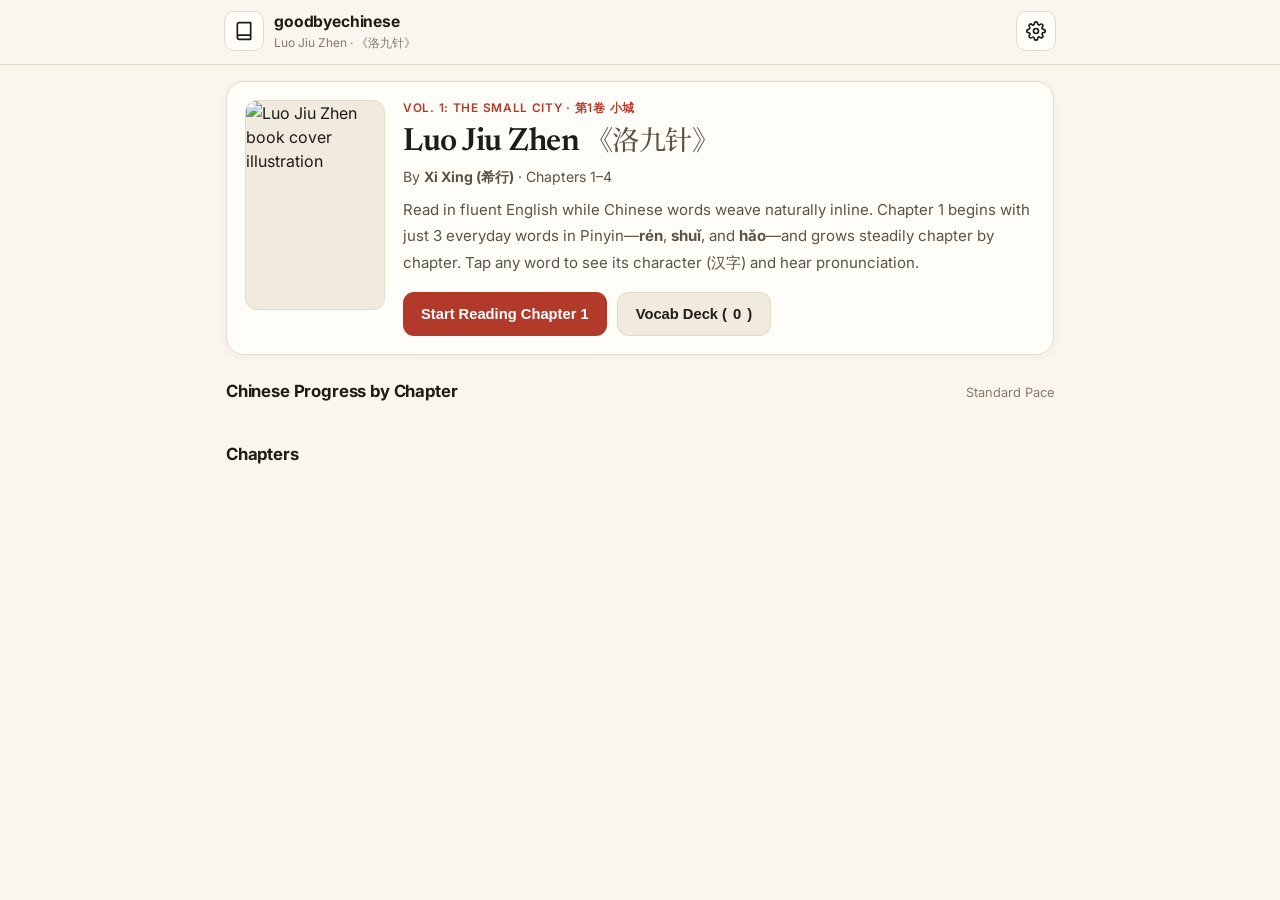
==== index.html @ 08f4f22f "Add files via upload" ====
<!DOCTYPE html>
<html lang="en" data-theme="paper">
<head>
  <meta charset="UTF-8" />
  <meta name="viewport" content="width=device-width, initial-scale=1.0, viewport-fit=cover" />
  <meta name="theme-color" content="#FAF6EE" id="meta-theme-color" />
  <meta name="description" content="goodbyechinese — Read Chinese web novels in English while learning Chinese Pinyin chapter by chapter. Featuring Luo Jiu Zhen (《洛九针》)." />
  <title>goodbyechinese — Luo Jiu Zhen (《洛九针》)</title>
  <link rel="manifest" href="manifest.json" />
  <link rel="preconnect" href="https://fonts.googleapis.com" />
  <link rel="preconnect" href="https://fonts.gstatic.com" crossorigin />
  <link href="https://fonts.googleapis.com/css2?family=Inter:wght@400;500;600;700&family=Newsreader:ital,opsz,wght@0,6..72,400;0,6..72,500;0,6..72,600;1,6..72,400&family=Noto+Serif+SC:wght@400;500;600;700&display=swap" rel="stylesheet" />
  <link rel="stylesheet" href="styles.css" />
</head>
<body>
  <div id="app" class="app-shell">
    <!-- Top App Header -->
    <header class="top-bar" id="top-bar">
      <div class="top-bar-inner">
        <button type="button" class="icon-btn" id="btn-back-library" aria-label="Home" title="Table of Contents">
          <svg viewBox="0 0 24 24" width="20" height="20" fill="none" stroke="currentColor" stroke-width="2" stroke-linecap="round" stroke-linejoin="round"><path d="M4 19.5v-15A2.5 2.5 0 0 1 6.5 2H20v20H6.5a2.5 2.5 0 0 1 0-5H20"/></svg>
        </button>

        <div class="top-bar-title" id="top-bar-title">
          <span class="brand-name">goodbyechinese</span>
          <span class="brand-sub" id="header-subtitle">Luo Jiu Zhen · 《洛九针》</span>
        </div>

        <div class="top-bar-actions">
          <button type="button" class="icon-btn" id="btn-open-settings" aria-label="Reading Settings" title="Reading Settings">
            <svg viewBox="0 0 24 24" width="20" height="20" fill="none" stroke="currentColor" stroke-width="2" stroke-linecap="round" stroke-linejoin="round"><circle cx="12" cy="12" r="3"/><path d="M19.4 15a1.65 1.65 0 0 0 .33 1.82l.06.06a2 2 0 1 1-2.83 2.83l-.06-.06a1.65 1.65 0 0 0-1.82-.33 1.65 1.65 0 0 0-1 1.51V21a2 2 0 1 1-4 0v-.09A1.65 1.65 0 0 0 9 19.4a1.65 1.65 0 0 0-1.82.33l-.06.06a2 2 0 1 1-2.83-2.83l.06-.06a1.65 1.65 0 0 0 .33-1.82 1.65 1.65 0 0 0-1.51-1H3a2 2 0 1 1 0-4h.09A1.65 1.65 0 0 0 4.6 9a1.65 1.65 0 0 0-.33-1.82l-.06-.06a2 2 0 1 1 2.83-2.83l.06.06a1.65 1.65 0 0 0 1.82.33H9a1.65 1.65 0 0 0 1-1.51V3a2 2 0 1 1 4 0v.09a1.65 1.65 0 0 0 1 1.51 1.65 1.65 0 0 0 1.82-.33l.06-.06a2 2 0 1 1 2.83 2.83l-.06.06a1.65 1.65 0 0 0-.33 1.82V9a1.65 1.65 0 0 0 1.51 1H21a2 2 0 1 1 0 4h-.09a1.65 1.65 0 0 0-1.51 1z"/></svg>
          </button>
        </div>
      </div>
      <div class="read-progress-track" id="read-progress-track">
        <div class="read-progress-fill" id="read-progress-fill"></div>
      </div>
    </header>

    <!-- Main View Container -->
    <main class="main-content" id="main-content">
      <!-- HOME / CHAPTERS VIEW -->
      <section class="view view-library" id="view-library">
        <div class="hero-card">
          <div class="hero-cover-wrap">
            <img src="assets/luo-jiu-zhen-cover.jpg" alt="Luo Jiu Zhen book cover illustration" class="hero-cover" />
          </div>
          <div class="hero-meta">
            <div class="hero-kicker">Vol. 1: The Small City · 第1卷 小城</div>
            <h1 class="hero-title">Luo Jiu Zhen <span class="zh-title">《洛九针》</span></h1>
            <p class="hero-author">By <strong>Xi Xing (希行)</strong> · Chapters 1–4</p>
            <p class="hero-desc">
              Read in fluent English while Chinese words weave naturally inline.
              Chapter 1 begins with just 3 everyday words in Pinyin—<strong>rén</strong>, <strong>shuǐ</strong>, and <strong>hǎo</strong>—and grows steadily chapter by chapter. Tap any word to see its character (<span class="zh-title">汉字</span>) and hear pronunciation.
            </p>
            <div class="hero-actions">
              <button type="button" class="btn-primary" id="btn-start-reading">Start Reading Chapter 1</button>
              <button type="button" class="btn-secondary" id="btn-view-vocab-home">Vocab Deck (<span id="home-mastered-count">0</span>)</button>
            </div>
          </div>
        </div>

        <!-- How Progressive Immersion Works Strip -->
        <section class="immersion-ladder" aria-label="Progressive Immersion Method">
          <div class="section-header">
            <h2>Chinese Progress by Chapter</h2>
            <span class="section-note" id="pace-summary-label">Standard Pace</span>
          </div>
          <div class="ladder-grid" id="ladder-preview"></div>
        </section>

        <!-- Chapter Directory -->
        <section class="chapter-index-section" aria-label="Table of Contents">
          <div class="section-header">
            <h2 id="toc-novel-title">Chapters</h2>
          </div>
          <div class="chapter-grid" id="home-chapter-list"></div>
        </section>
      </section>

      <!-- READER VIEW -->
      <section class="view view-reader hidden" id="view-reader">
        <article class="reader-article" id="reader-article">
          <div class="chapter-header">
            <div class="chapter-meta-row">
              <span class="chapter-badge" id="reader-chapter-badge">Chapter 1</span>
              <span class="immersion-badge" id="reader-immersion-badge">3 active words</span>
              <button type="button" class="display-cycle-btn" id="btn-cycle-display" title="Switch Pinyin / Character style">
                Style: Inline Pinyin ↻
              </button>
            </div>
            <h1 class="chapter-title" id="reader-chapter-title">Chapter 1: Baiquan City</h1>
            <p class="chapter-zh-title" id="reader-chapter-zh-title">第1章 百泉城</p>
          </div>

          <!-- New Words Unlocked in This Chapter -->
          <div class="new-words-banner" id="new-words-banner">
            <button type="button" class="new-words-toggle" id="btn-toggle-new-words" aria-expanded="true">
              <span class="new-words-label">
                <span class="seal-dot"></span>
                <span id="new-words-summary">3 New Words Unlocked Here</span>
              </span>
              <span class="chevron" id="new-words-chevron">▾</span>
            </button>
            <div class="new-words-chips" id="new-words-chips"></div>
          </div>

          <!-- Prose Body -->
          <div class="reader-prose" id="reader-prose"></div>

          <!-- End of Chapter Card -->
          <footer class="chapter-footer" id="chapter-footer">
            <div class="chapter-recap-card">
              <div class="recap-title">Chapter Complete</div>
              <p class="recap-stats" id="recap-stats"></p>
              <div class="recap-actions">
                <button type="button" class="btn-secondary" id="btn-chapter-quiz">Quick Review</button>
                <button type="button" class="btn-primary" id="btn-next-chapter-card">Next Chapter →</button>
              </div>
            </div>
          </footer>
        </article>
      </section>
    </main>

    <!-- Mobile Sticky Bottom Reader Bar -->
    <nav class="bottom-nav hidden" id="reader-bottom-nav" aria-label="Chapter Navigation">
      <button type="button" class="nav-btn" id="btn-prev-chapter">
        <span class="nav-icon">←</span>
        <span class="nav-label">Prev</span>
      </button>
      <button type="button" class="nav-btn" id="btn-open-chapters">
        <span class="nav-icon">☰</span>
        <span class="nav-label">Chapters</span>
      </button>
      <button type="button" class="nav-btn" id="btn-open-vocab">
        <span class="nav-icon">字</span>
        <span class="nav-label">Vocab <em id="nav-vocab-count">0</em></span>
      </button>
      <button type="button" class="nav-btn nav-btn-primary" id="btn-next-chapter">
        <span class="nav-icon">→</span>
        <span class="nav-label">Next</span>
      </button>
    </nav>
  </div>

  <!-- MODAL BACKDROP -->
  <div class="sheet-backdrop hidden" id="sheet-backdrop"></div>

  <!-- WORD INSPECTOR BOTTOM SHEET -->
  <aside class="bottom-sheet hidden" id="word-sheet" role="dialog" aria-modal="true" aria-labelledby="ws-hanzi">
    <div class="sheet-handle"></div>
    <div class="word-sheet-content">
      <div class="ws-top">
        <div class="ws-char-block">
          <div class="ws-hanzi" id="ws-hanzi">人</div>
          <div class="ws-pinyin-row">
            <span class="ws-pinyin" id="ws-pinyin">rén</span>
            <span class="ws-hsk-badge" id="ws-hsk">HSK 1</span>
            <span class="ws-tier-badge" id="ws-tier">Tier 1</span>
          </div>
        </div>
        <div class="ws-audio-group">
          <button type="button" class="audio-btn" id="ws-speak-normal" title="Listen in Mandarin">
            <svg viewBox="0 0 24 24" width="20" height="20" fill="none" stroke="currentColor" stroke-width="2" stroke-linecap="round" stroke-linejoin="round"><polygon points="11 5 6 9 2 9 2 15 6 15 11 19 11 5"/><path d="M15.54 8.46a5 5 0 0 1 0 7.07"/><path d="M19.07 4.93a10 10 0 0 1 0 14.14"/></svg>
            <span>Listen</span>
          </button>
          <button type="button" class="audio-btn-slow" id="ws-speak-slow" title="Slow pronunciation">0.6×</button>
        </div>
      </div>

      <div class="ws-meaning-box">
        <div class="ws-meaning" id="ws-meaning">person; people; human</div>
        <div class="ws-matched-context" id="ws-context">In this sentence: "person"</div>
      </div>

      <p class="ws-note" id="ws-note"></p>

      <div class="ws-example" id="ws-example"></div>

      <div class="ws-actions">
        <button type="button" class="btn-secondary" id="ws-close">Close</button>
        <button type="button" class="btn-primary" id="ws-toggle-mastered">Mark as Mastered</button>
      </div>
    </div>
  </aside>

  <!-- READER SETTINGS SHEET -->
  <aside class="bottom-sheet hidden" id="settings-sheet" role="dialog" aria-modal="true" aria-labelledby="settings-title">
    <div class="sheet-handle"></div>
    <div class="sheet-header">
      <h2 id="settings-title">Reader & Learning Settings</h2>
      <button type="button" class="icon-btn" id="btn-close-settings" aria-label="Close settings">✕</button>
    </div>
    <div class="settings-body">
      <div class="setting-group">
        <label class="setting-label">Paper Theme</label>
        <div class="segmented-control" id="theme-selector">
          <button type="button" data-theme-choice="paper" class="seg-btn active">Rice Paper</button>
          <button type="button" data-theme-choice="sepia" class="seg-btn">Sepia</button>
          <button type="button" data-theme-choice="ink" class="seg-btn">Night Ink</button>
        </div>
      </div>

      <div class="setting-group">
        <label class="setting-label">Chinese Immersion Pace</label>
        <div class="segmented-control" id="pace-selector">
          <button type="button" data-pace="gentle" class="seg-btn">Gentle</button>
          <button type="button" data-pace="standard" class="seg-btn active">Standard</button>
          <button type="button" data-pace="immersive" class="seg-btn">Intensive</button>
        </div>
        <p class="setting-hint" id="pace-hint">Starts with 3 words in Ch. 1 (Ch. 2: 7, Ch. 3: 13) and expands every chapter.</p>
      </div>

      <div class="setting-group">
        <label class="setting-label">Chinese Display Style</label>
        <div class="segmented-control segmented-4" id="display-mode-selector">
          <button type="button" data-display-mode="inline-pinyin" class="seg-btn active">Inline Pinyin</button>
          <button type="button" data-display-mode="inline-both" class="seg-btn">Pinyin + 字</button>
          <button type="button" data-display-mode="ruby" class="seg-btn">Ruby Above</button>
          <button type="button" data-display-mode="hanzi" class="seg-btn">汉字 Only</button>
        </div>
        <p class="setting-hint" id="display-hint">Shows Pinyin cleanly inline (e.g. shuǐ). Tap any word to see its character & audio.</p>
      </div>

      <div class="setting-group setting-row">
        <div>
          <div class="setting-label">Highlight Newly Unlocked Words</div>
          <div class="setting-hint">Warm underline on words appearing for the first time this chapter</div>
        </div>
        <label class="switch">
          <input type="checkbox" id="toggle-highlight-new" checked />
          <span class="slider"></span>
        </label>
      </div>

      <div class="setting-group setting-row">
        <div>
          <div class="setting-label">Tone-Colored Pinyin</div>
          <div class="setting-hint">Subtle color cues for 1st, 2nd, 3rd, and 4th tones</div>
        </div>
        <label class="switch">
          <input type="checkbox" id="toggle-tone-colors" checked />
          <span class="slider"></span>
        </label>
      </div>

      <div class="setting-group">
        <div class="setting-row-tight">
          <label class="setting-label" for="range-font-size">Text Size</label>
          <span class="font-size-readout" id="font-size-readout">18px</span>
        </div>
        <input type="range" id="range-font-size" min="15" max="24" step="1" value="18" class="range-input" />
      </div>
    </div>
  </aside>

  <!-- CHAPTERS DRAWER SHEET -->
  <aside class="bottom-sheet hidden" id="chapters-sheet" role="dialog" aria-modal="true" aria-labelledby="chapters-sheet-title">
    <div class="sheet-handle"></div>
    <div class="sheet-header">
      <h2 id="chapters-sheet-title">Chapters</h2>
      <button type="button" class="icon-btn" id="btn-close-chapters" aria-label="Close chapters">✕</button>
    </div>
    <div class="chapters-sheet-list" id="chapters-sheet-list"></div>
  </aside>

  <!-- VOCABULARY & FLASHCARD DRAWER -->
  <aside class="bottom-sheet bottom-sheet-tall hidden" id="vocab-sheet" role="dialog" aria-modal="true" aria-labelledby="vocab-sheet-title">
    <div class="sheet-handle"></div>
    <div class="sheet-header">
      <h2 id="vocab-sheet-title">Vocabulary Notebook</h2>
      <button type="button" class="icon-btn" id="btn-close-vocab" aria-label="Close vocabulary">✕</button>
    </div>
    <div class="vocab-tabs">
      <button type="button" class="vocab-tab active" data-vtab="list">Encountered Words</button>
      <button type="button" class="vocab-tab" data-vtab="flashcards">Flashcard Practice</button>
    </div>
    <div class="vocab-sheet-body" id="vocab-sheet-body"></div>
  </aside>

  <!-- Toast Notification -->
  <div class="toast hidden" id="toast" role="status" aria-live="polite"></div>

  <!-- Scripts -->
  <script src="js/vocab-bank.js"></script>
  <script src="js/weaver.js"></script>
  <script src="js/storage.js"></script>
  <script src="data/luo-jiu-zhen.js"></script>
  <script src="js/app.js"></script>
</body>
</html>
---- styles.css ----
/* ==========================================================================
   InkWeave — Mobile-First Progressive Chinese Novel Reader
   Aesthetic: Rice Paper, Sumi Ink, Vermilion Seal, Jade & Brass
   ========================================================================== */

:root {
  --bg: #FAF6EE;
  --surface: #FFFDF8;
  --surface-elevated: #FFFFFF;
  --surface-muted: #F1EADF;
  --border: #E4DACB;
  --border-strong: #D0C2AE;
  --text: #1F1B16;
  --text-secondary: #5B5347;
  --text-muted: #847A6C;
  --accent: #B23A2B;
  --accent-soft: rgba(178, 58, 43, 0.1);
  --accent-text: #FFFFFF;
  --jade: #28664E;
  --jade-soft: rgba(40, 102, 78, 0.11);
  --new-word-bg: rgba(196, 127, 23, 0.11);
  --new-word-underline: #C47F17;
  --shadow-sm: 0 2px 8px rgba(31, 27, 22, 0.05);
  --shadow-lg: 0 -8px 32px rgba(31, 27, 22, 0.14);

  /* Tone colors (subtle & legible) */
  --tone-1: #B83B2E;
  --tone-2: #A66510;
  --tone-3: #226B4D;
  --tone-4: #2E5B88;
  --tone-5: #787066;

  --reader-font-size: 18px;
  --font-sans: 'Inter', -apple-system, BlinkMacSystemFont, 'Segoe UI', Roboto, sans-serif;
  --font-serif: 'Newsreader', Georgia, 'Times New Roman', serif;
  --font-zh: 'Noto Serif SC', 'PingFang SC', 'Hiragino Sans GB', 'Microsoft YaHei', serif;
}

html[data-theme="sepia"] {
  --bg: #F3EAD8;
  --surface: #F8F1E3;
  --surface-elevated: #FCF7EC;
  --surface-muted: #E8DCC5;
  --border: #D9C9AE;
  --border-strong: #C2AE8E;
  --text: #2C2218;
  --text-secondary: #63513E;
  --text-muted: #8A7660;
  --accent: #A33426;
  --accent-soft: rgba(163, 52, 38, 0.11);
}

html[data-theme="ink"] {
  --bg: #141311;
  --surface: #1C1A17;
  --surface-elevated: #24211D;
  --surface-muted: #2A2621;
  --border: #342F28;
  --border-strong: #4A433A;
  --text: #E9E2D6;
  --text-secondary: #B8AEA0;
  --text-muted: #887F73;
  --accent: #E06858;
  --accent-soft: rgba(224, 104, 88, 0.15);
  --jade: #5DB38E;
  --jade-soft: rgba(93, 179, 142, 0.15);
  --new-word-bg: rgba(232, 168, 56, 0.14);
  --new-word-underline: #E8A838;
  --shadow-sm: 0 2px 10px rgba(0, 0, 0, 0.35);
  --shadow-lg: 0 -8px 36px rgba(0, 0, 0, 0.55);

  --tone-1: #E5786B;
  --tone-2: #E2A24B;
  --tone-3: #64BD96;
  --tone-4: #6DA3D6;
  --tone-5: #999086;
}

*, *::before, *::after {
  box-sizing: border-box;
  -webkit-tap-highlight-color: transparent;
}

html, body {
  margin: 0;
  padding: 0;
  background-color: var(--bg);
  color: var(--text);
  font-family: var(--font-sans);
  line-height: 1.5;
  -webkit-font-smoothing: antialiased;
  transition: background-color 0.2s ease, color 0.2s ease;
}

.hidden {
  display: none !important;
}

.app-shell {
  min-height: 100dvh;
  display: flex;
  flex-direction: column;
}

/* ==========================================================================
   Top Bar
   ========================================================================== */
.top-bar {
  position: sticky;
  top: 0;
  z-index: 30;
  background: color-mix(in srgb, var(--bg) 90%, transparent);
  backdrop-filter: blur(12px);
  -webkit-backdrop-filter: blur(12px);
  border-bottom: 1px solid var(--border);
}

.top-bar-inner {
  max-width: 860px;
  margin: 0 auto;
  padding: 10px 14px;
  display: flex;
  align-items: center;
  gap: 10px;
}

.top-bar-title {
  flex: 1;
  min-width: 0;
  display: flex;
  flex-direction: column;
}

.brand-name {
  font-weight: 700;
  font-size: 0.98rem;
  letter-spacing: -0.01em;
  white-space: nowrap;
  overflow: hidden;
  text-overflow: ellipsis;
}

.brand-sub {
  font-size: 0.75rem;
  color: var(--text-muted);
  white-space: nowrap;
  overflow: hidden;
  text-overflow: ellipsis;
}

.top-bar-actions {
  display: flex;
  align-items: center;
  gap: 6px;
}

.icon-btn {
  width: 40px;
  height: 40px;
  border-radius: 10px;
  border: 1px solid var(--border);
  background: var(--surface);
  color: var(--text);
  display: inline-flex;
  align-items: center;
  justify-content: center;
  cursor: pointer;
  transition: background 0.15s ease, transform 0.1s ease;
}

.icon-btn:active {
  transform: scale(0.95);
}

.pill-btn {
  height: 40px;
  padding: 0 12px;
  border-radius: 10px;
  border: 1px solid var(--border);
  background: var(--surface);
  color: var(--text);
  font-size: 0.85rem;
  font-weight: 600;
  display: inline-flex;
  align-items: center;
  gap: 5px;
  cursor: pointer;
}

.pill-btn:hover, .icon-btn:hover {
  background: var(--surface-muted);
}

.read-progress-track {
  height: 2px;
  width: 100%;
  background: transparent;
}

.read-progress-fill {
  height: 100%;
  width: 0%;
  background: var(--accent);
  transition: width 0.12s linear;
}

/* ==========================================================================
   Main Content & Library View
   ========================================================================== */
.main-content {
  flex: 1;
  width: 100%;
  max-width: 860px;
  margin: 0 auto;
  padding: 16px 16px calc(92px + env(safe-area-inset-bottom));
}

.hero-card {
  display: grid;
  grid-template-columns: 140px 1fr;
  gap: 18px;
  background: var(--surface);
  border: 1px solid var(--border);
  border-radius: 18px;
  padding: 18px;
  box-shadow: var(--shadow-sm);
  margin-bottom: 24px;
}

@media (max-width: 540px) {
  .hero-card {
    grid-template-columns: 1fr;
    text-align: left;
  }
  .hero-cover-wrap {
    max-width: 148px;
  }
}

.hero-cover-wrap {
  border-radius: 12px;
  overflow: hidden;
  border: 1px solid var(--border);
  aspect-ratio: 2 / 3;
  background: var(--surface-muted);
}

.hero-cover {
  width: 100%;
  height: 100%;
  object-fit: cover;
  display: block;
}

.hero-kicker {
  font-size: 0.74rem;
  font-weight: 600;
  text-transform: uppercase;
  letter-spacing: 0.06em;
  color: var(--accent);
  margin-bottom: 6px;
}

.hero-title {
  margin: 0 0 4px;
  font-family: var(--font-serif);
  font-size: clamp(1.5rem, 4vw, 2rem);
  font-weight: 600;
  line-height: 1.18;
  letter-spacing: -0.015em;
}

.hero-title .zh-title {
  font-family: var(--font-zh);
  font-weight: 500;
  color: var(--text-secondary);
  font-size: 0.85em;
}

.hero-author {
  margin: 0 0 10px;
  font-size: 0.88rem;
  color: var(--text-secondary);
}

.hero-desc {
  margin: 0 0 16px;
  font-size: 0.94rem;
  line-height: 1.75;
  color: var(--text-secondary);
}

.hero-desc ruby {
  font-family: var(--font-zh);
  color: var(--text);
  font-weight: 500;
}

.hero-desc rt {
  font-family: var(--font-sans);
  font-size: 0.65em;
  color: var(--accent);
}

.hero-actions {
  display: flex;
  flex-wrap: wrap;
  gap: 10px;
}

/* Buttons */
.btn-primary, .btn-secondary {
  min-height: 44px;
  padding: 10px 18px;
  border-radius: 11px;
  font-size: 0.92rem;
  font-weight: 600;
  cursor: pointer;
  border: none;
  display: inline-flex;
  align-items: center;
  justify-content: center;
  gap: 6px;
  transition: transform 0.1s ease, opacity 0.15s ease, background 0.15s ease;
}

.btn-primary {
  background: var(--accent);
  color: var(--accent-text);
}

.btn-secondary {
  background: var(--surface-muted);
  color: var(--text);
  border: 1px solid var(--border);
}

.btn-primary:active, .btn-secondary:active {
  transform: scale(0.98);
}

.btn-full {
  width: 100%;
}

.text-btn {
  background: none;
  border: none;
  color: var(--accent);
  font-weight: 600;
  font-size: 0.86rem;
  cursor: pointer;
  padding: 6px 4px;
}

/* Section Headers */
.section-header {
  display: flex;
  align-items: baseline;
  justify-content: space-between;
  gap: 12px;
  margin-bottom: 12px;
}

.section-header h2 {
  margin: 0;
  font-size: 1.05rem;
  font-weight: 700;
  letter-spacing: -0.01em;
}

.section-note {
  font-size: 0.8rem;
  color: var(--text-muted);
}

/* Immersion Ladder Preview */
.immersion-ladder {
  margin-bottom: 26px;
}

.ladder-grid {
  display: grid;
  grid-template-columns: repeat(auto-fit, minmax(170px, 1fr));
  gap: 10px;
}

.ladder-step {
  background: var(--surface);
  border: 1px solid var(--border);
  border-radius: 14px;
  padding: 12px 14px;
}

.ladder-step-top {
  display: flex;
  align-items: center;
  justify-content: space-between;
  margin-bottom: 6px;
}

.ladder-ch {
  font-size: 0.78rem;
  font-weight: 700;
  color: var(--accent);
}

.ladder-count {
  font-size: 0.74rem;
  color: var(--text-muted);
  background: var(--surface-muted);
  padding: 2px 8px;
  border-radius: 99px;
}

.ladder-words {
  font-family: var(--font-zh);
  font-size: 0.95rem;
  line-height: 1.5;
  color: var(--text);
}

/* Bookshelf */
.library-section {
  margin-bottom: 26px;
}

.novel-list {
  display: grid;
  grid-template-columns: repeat(auto-fill, minmax(250px, 1fr));
  gap: 10px;
}

.novel-card {
  background: var(--surface);
  border: 1px solid var(--border);
  border-radius: 14px;
  padding: 14px;
  cursor: pointer;
  display: flex;
  flex-direction: column;
  gap: 4px;
  text-align: left;
  transition: border-color 0.15s ease, background 0.15s ease;
}

.novel-card.active {
  border-color: var(--accent);
  background: var(--surface-elevated);
}

.novel-card-title {
  font-weight: 700;
  font-size: 0.96rem;
  color: var(--text);
}

.novel-card-sub {
  font-size: 0.8rem;
  color: var(--text-muted);
}

.novel-card-meta {
  margin-top: 6px;
  font-size: 0.76rem;
  color: var(--jade);
  font-weight: 600;
}

/* Chapter Directory */
.chapter-grid {
  display: grid;
  grid-template-columns: repeat(auto-fill, minmax(260px, 1fr));
  gap: 10px;
}

.chapter-card {
  background: var(--surface);
  border: 1px solid var(--border);
  border-radius: 13px;
  padding: 13px 14px;
  cursor: pointer;
  display: flex;
  align-items: center;
  justify-content: space-between;
  gap: 12px;
  text-align: left;
  transition: border-color 0.15s ease, transform 0.1s ease;
}

.chapter-card:active {
  transform: scale(0.99);
}

.chapter-card.is-current {
  border-color: var(--accent);
}

.cc-left {
  min-width: 0;
}

.cc-num {
  font-size: 0.75rem;
  font-weight: 700;
  color: var(--accent);
  margin-bottom: 2px;
}

.cc-title {
  font-weight: 600;
  font-size: 0.93rem;
  color: var(--text);
  white-space: nowrap;
  overflow: hidden;
  text-overflow: ellipsis;
}

.cc-zh {
  font-family: var(--font-zh);
  font-size: 0.78rem;
  color: var(--text-muted);
}

.cc-badge {
  flex-shrink: 0;
  font-size: 0.74rem;
  font-weight: 600;
  color: var(--jade);
  background: var(--jade-soft);
  padding: 4px 9px;
  border-radius: 99px;
}

/* ==========================================================================
   Reader View
   ========================================================================== */
.reader-article {
  max-width: 680px;
  margin: 0 auto;
  padding-top: 6px;
}

.chapter-header {
  padding-bottom: 18px;
  border-bottom: 1px solid var(--border);
  margin-bottom: 18px;
}

.chapter-meta-row {
  display: flex;
  flex-wrap: wrap;
  align-items: center;
  gap: 8px;
  margin-bottom: 8px;
}

.chapter-badge {
  font-size: 0.76rem;
  font-weight: 700;
  text-transform: uppercase;
  letter-spacing: 0.06em;
  color: var(--accent);
}

.immersion-badge {
  font-size: 0.76rem;
  font-weight: 600;
  color: var(--jade);
  background: var(--jade-soft);
  padding: 3px 9px;
  border-radius: 99px;
}

.display-cycle-btn {
  margin-left: auto;
  font-size: 0.75rem;
  font-weight: 600;
  color: var(--text-secondary);
  background: var(--surface);
  border: 1px solid var(--border);
  border-radius: 99px;
  padding: 4px 10px;
  cursor: pointer;
  transition: background 0.15s ease;
}

.display-cycle-btn:hover {
  background: var(--surface-muted);
}

.chapter-title {
  margin: 0 0 4px;
  font-family: var(--font-serif);
  font-size: clamp(1.45rem, 4.5vw, 1.95rem);
  font-weight: 600;
  line-height: 1.22;
}

.chapter-zh-title {
  margin: 0;
  font-family: var(--font-zh);
  font-size: 0.95rem;
  color: var(--text-muted);
}

/* New Words Unlocked Banner */
.new-words-banner {
  background: var(--surface);
  border: 1px solid var(--border);
  border-radius: 14px;
  margin-bottom: 22px;
  overflow: hidden;
}

.new-words-toggle {
  width: 100%;
  background: none;
  border: none;
  padding: 12px 14px;
  display: flex;
  align-items: center;
  justify-content: space-between;
  color: var(--text);
  font-weight: 600;
  font-size: 0.86rem;
  cursor: pointer;
}

.new-words-label {
  display: flex;
  align-items: center;
  gap: 8px;
}

.seal-dot {
  width: 8px;
  height: 8px;
  border-radius: 50%;
  background: var(--new-word-underline);
}

.new-words-chips {
  display: flex;
  flex-wrap: wrap;
  gap: 7px;
  padding: 0 14px 14px;
}

.new-word-chip {
  background: var(--surface-muted);
  border: 1px solid var(--border);
  border-radius: 10px;
  padding: 5px 10px;
  font-size: 0.82rem;
  color: var(--text);
  cursor: pointer;
  display: inline-flex;
  align-items: center;
  gap: 6px;
}

.new-word-chip .chip-zh {
  font-family: var(--font-zh);
  font-weight: 600;
  font-size: 0.92rem;
  color: var(--text-muted);
}

.new-word-chip .chip-py {
  color: var(--accent);
  font-weight: 700;
  font-size: 0.86rem;
}

.new-word-chip .chip-en {
  color: var(--text-secondary);
  font-size: 0.78rem;
}

/* Prose, Inline Pinyin & Ruby Pinyin */
.reader-prose {
  font-family: var(--font-serif);
  font-size: var(--reader-font-size);
  line-height: 1.88;
  color: var(--text);
  word-wrap: break-word;
}

body.display-ruby .reader-prose {
  line-height: 2.25;
}

.reader-prose p {
  margin: 0 0 1.25em;
}

.hanzi-token {
  display: inline;
  background: none;
  border: none;
  padding: 1px 4px;
  margin: 0 1px;
  font-family: var(--font-sans);
  font-size: 0.94em;
  font-weight: 600;
  color: var(--accent);
  cursor: pointer;
  border-radius: 6px;
  vertical-align: baseline;
  line-height: inherit;
  border-bottom: 1.5px dotted color-mix(in srgb, var(--accent) 45%, transparent);
  transition: background-color 0.12s ease;
}

.hanzi-token.mode-ruby,
.hanzi-token.mode-hanzi {
  font-family: var(--font-zh);
  font-size: 1.04em;
  font-weight: 500;
  color: var(--text);
  padding: 0 2px;
  border-bottom-color: transparent;
}

.hanzi-token .tok-hz-inline {
  font-family: var(--font-zh);
  font-size: 0.92em;
  font-weight: 500;
  color: var(--text-secondary);
  margin-left: 2px;
}

.hanzi-token:hover, .hanzi-token:focus-visible {
  background: var(--accent-soft);
  outline: none;
}

.hanzi-token.is-new {
  background: var(--new-word-bg);
  border-bottom: 1.5px solid var(--new-word-underline);
}

.hanzi-token.is-mastered {
  border-bottom: 1.5px dotted var(--jade);
}

.hanzi-token ruby {
  ruby-position: over;
  ruby-align: center;
}

.hanzi-token rt {
  font-family: var(--font-sans);
  font-size: 0.56em;
  font-weight: 600;
  letter-spacing: 0.01em;
  color: var(--accent);
  user-select: none;
  padding-bottom: 2px;
}

/* Tone colors when enabled (works for both inline Pinyin and Ruby Pinyin) */
body.tone-colors-on .hanzi-token rt.tone-1,
body.tone-colors-on .hanzi-token .tok-py.tone-1 { color: var(--tone-1); }
body.tone-colors-on .hanzi-token rt.tone-2,
body.tone-colors-on .hanzi-token .tok-py.tone-2 { color: var(--tone-2); }
body.tone-colors-on .hanzi-token rt.tone-3,
body.tone-colors-on .hanzi-token .tok-py.tone-3 { color: var(--tone-3); }
body.tone-colors-on .hanzi-token rt.tone-4,
body.tone-colors-on .hanzi-token .tok-py.tone-4 { color: var(--tone-4); }
body.tone-colors-on .hanzi-token rt.tone-5,
body.tone-colors-on .hanzi-token .tok-py.tone-5 { color: var(--tone-5); }

/* Chapter Footer Recap */
.chapter-footer {
  margin-top: 32px;
  padding-top: 20px;
  border-top: 1px solid var(--border);
}

.chapter-recap-card {
  background: var(--surface);
  border: 1px solid var(--border);
  border-radius: 16px;
  padding: 18px;
  text-align: center;
}

.recap-title {
  font-weight: 700;
  font-size: 1.05rem;
  margin-bottom: 4px;
}

.recap-stats {
  margin: 0 0 14px;
  font-size: 0.88rem;
  color: var(--text-secondary);
}

.recap-actions {
  display: flex;
  gap: 10px;
  justify-content: center;
  flex-wrap: wrap;
}

/* ==========================================================================
   Bottom Sticky Mobile Reader Navigation
   ========================================================================== */
.bottom-nav {
  position: fixed;
  bottom: 0;
  left: 0;
  right: 0;
  z-index: 35;
  background: color-mix(in srgb, var(--surface) 94%, transparent);
  backdrop-filter: blur(12px);
  -webkit-backdrop-filter: blur(12px);
  border-top: 1px solid var(--border);
  padding: 6px 10px calc(6px + env(safe-area-inset-bottom));
  display: grid;
  grid-template-columns: repeat(4, 1fr);
  gap: 6px;
}

.nav-btn {
  min-height: 46px;
  background: transparent;
  border: none;
  border-radius: 10px;
  color: var(--text);
  display: flex;
  flex-direction: column;
  align-items: center;
  justify-content: center;
  gap: 1px;
  cursor: pointer;
}

.nav-btn:disabled {
  opacity: 0.38;
  cursor: not-allowed;
}

.nav-btn:not(:disabled):active {
  background: var(--surface-muted);
}

.nav-btn-primary {
  background: var(--accent-soft);
  color: var(--accent);
}

.nav-icon {
  font-size: 1rem;
  font-weight: 700;
  line-height: 1.1;
}

.nav-label {
  font-size: 0.72rem;
  font-weight: 600;
}

.nav-label em {
  font-style: normal;
  color: var(--jade);
}

/* ==========================================================================
   Bottom Sheets & Modals
   ========================================================================== */
.sheet-backdrop {
  position: fixed;
  inset: 0;
  background: rgba(15, 13, 10, 0.52);
  z-index: 50;
}

.bottom-sheet {
  position: fixed;
  left: 0;
  right: 0;
  bottom: 0;
  z-index: 60;
  max-width: 640px;
  margin: 0 auto;
  background: var(--surface-elevated);
  border: 1px solid var(--border);
  border-bottom: none;
  border-radius: 22px 22px 0 0;
  box-shadow: var(--shadow-lg);
  padding: 10px 18px calc(20px + env(safe-area-inset-bottom));
  max-height: 85dvh;
  display: flex;
  flex-direction: column;
  animation: sheetUp 0.18s ease-out;
}

.bottom-sheet-tall {
  height: 82dvh;
}

@keyframes sheetUp {
  from { transform: translateY(24px); opacity: 0; }
  to { transform: translateY(0); opacity: 1; }
}

.sheet-handle {
  width: 38px;
  height: 4px;
  border-radius: 99px;
  background: var(--border-strong);
  margin: 0 auto 12px;
  flex-shrink: 0;
}

.sheet-header {
  display: flex;
  align-items: center;
  justify-content: space-between;
  margin-bottom: 12px;
  flex-shrink: 0;
}

.sheet-header h2 {
  margin: 0;
  font-size: 1.06rem;
  font-weight: 700;
}

/* Word Inspector Sheet */
.ws-top {
  display: flex;
  align-items: center;
  justify-content: space-between;
  gap: 12px;
  margin-bottom: 14px;
}

.ws-hanzi {
  font-family: var(--font-zh);
  font-size: 2.3rem;
  font-weight: 600;
  line-height: 1.1;
}

.ws-pinyin-row {
  display: flex;
  align-items: center;
  gap: 8px;
  margin-top: 4px;
}

.ws-pinyin {
  font-size: 1.05rem;
  font-weight: 600;
  color: var(--accent);
}

.ws-hsk-badge, .ws-tier-badge {
  font-size: 0.72rem;
  font-weight: 700;
  padding: 2px 7px;
  border-radius: 6px;
  background: var(--surface-muted);
  color: var(--text-secondary);
}

.ws-audio-group {
  display: flex;
  gap: 6px;
}

.audio-btn, .audio-btn-slow {
  min-height: 42px;
  border-radius: 11px;
  border: 1px solid var(--border);
  background: var(--surface-muted);
  color: var(--text);
  font-weight: 600;
  cursor: pointer;
  display: inline-flex;
  align-items: center;
  gap: 6px;
  padding: 0 12px;
}

.ws-meaning-box {
  background: var(--surface);
  border: 1px solid var(--border);
  border-radius: 12px;
  padding: 12px 14px;
  margin-bottom: 10px;
}

.ws-meaning {
  font-size: 1.04rem;
  font-weight: 600;
}

.ws-matched-context {
  font-size: 0.82rem;
  color: var(--text-muted);
  margin-top: 3px;
}

.ws-note {
  margin: 0 0 10px;
  font-size: 0.86rem;
  color: var(--text-secondary);
  line-height: 1.5;
}

.ws-example {
  background: var(--jade-soft);
  border-radius: 10px;
  padding: 9px 12px;
  font-size: 0.85rem;
  margin-bottom: 16px;
}

.ws-actions {
  display: grid;
  grid-template-columns: 1fr 1.6fr;
  gap: 10px;
}

/* Settings Sheet */
.settings-body {
  overflow-y: auto;
  padding-right: 2px;
}

.setting-group {
  margin-bottom: 16px;
}

.setting-label {
  display: block;
  font-size: 0.86rem;
  font-weight: 600;
  margin-bottom: 6px;
}

.setting-hint {
  font-size: 0.78rem;
  color: var(--text-muted);
  margin-top: 5px;
}

.setting-row {
  display: flex;
  align-items: center;
  justify-content: space-between;
  gap: 14px;
}

.setting-row-tight {
  display: flex;
  align-items: center;
  justify-content: space-between;
}

.segmented-control {
  display: grid;
  grid-template-columns: repeat(3, 1fr);
  background: var(--surface-muted);
  border: 1px solid var(--border);
  border-radius: 11px;
  padding: 3px;
  gap: 3px;
}

.segmented-control.segmented-4 {
  grid-template-columns: repeat(4, 1fr);
}

@media (max-width: 460px) {
  .segmented-control.segmented-4 {
    grid-template-columns: repeat(2, 1fr);
  }
}

.seg-btn {
  min-height: 36px;
  border: none;
  border-radius: 8px;
  background: transparent;
  color: var(--text-secondary);
  font-size: 0.8rem;
  font-weight: 600;
  cursor: pointer;
}

.seg-btn.active {
  background: var(--surface-elevated);
  color: var(--text);
  box-shadow: var(--shadow-sm);
}

.range-input {
  width: 100%;
  accent-color: var(--accent);
}

/* Toggle Switch */
.switch {
  position: relative;
  display: inline-block;
  width: 46px;
  height: 26px;
  flex-shrink: 0;
}

.switch input { opacity: 0; width: 0; height: 0; }

.slider {
  position: absolute;
  cursor: pointer;
  inset: 0;
  background: var(--border-strong);
  border-radius: 99px;
  transition: 0.2s;
}

.slider::before {
  content: "";
  position: absolute;
  height: 20px;
  width: 20px;
  left: 3px;
  bottom: 3px;
  background: #fff;
  border-radius: 50%;
  transition: 0.2s;
}

.switch input:checked + .slider {
  background: var(--accent);
}

.switch input:checked + .slider::before {
  transform: translateX(20px);
}

/* Chapters Drawer */
.chapters-sheet-list {
  overflow-y: auto;
  display: flex;
  flex-direction: column;
  gap: 8px;
}

/* Vocab Sheet */
.vocab-tabs, .importer-tabs {
  display: grid;
  grid-template-columns: repeat(auto-fit, minmax(90px, 1fr));
  gap: 6px;
  margin-bottom: 12px;
  flex-shrink: 0;
}

.vocab-tab, .imp-tab {
  min-height: 38px;
  border: 1px solid var(--border);
  background: var(--surface);
  color: var(--text-secondary);
  border-radius: 10px;
  font-size: 0.82rem;
  font-weight: 600;
  cursor: pointer;
}

.vocab-tab.active, .imp-tab.active {
  background: var(--accent);
  color: var(--accent-text);
  border-color: var(--accent);
}

.vocab-sheet-body, .importer-body {
  overflow-y: auto;
  flex: 1;
  padding-right: 2px;
}

.vocab-row {
  display: flex;
  align-items: center;
  justify-content: space-between;
  gap: 10px;
  padding: 10px 12px;
  background: var(--surface);
  border: 1px solid var(--border);
  border-radius: 12px;
  margin-bottom: 8px;
}

.vocab-row-left {
  display: flex;
  align-items: center;
  gap: 12px;
  min-width: 0;
}

.vocab-row-zh {
  font-family: var(--font-zh);
  font-size: 1.35rem;
  font-weight: 600;
  min-width: 44px;
  text-align: center;
}

.vocab-row-py {
  font-size: 0.82rem;
  font-weight: 600;
  color: var(--accent);
}

.vocab-row-en {
  font-size: 0.84rem;
  color: var(--text-secondary);
}

.vocab-row-actions {
  display: flex;
  align-items: center;
  gap: 6px;
}

/* Flashcard */
.flashcard-stage {
  display: flex;
  flex-direction: column;
  align-items: center;
  gap: 14px;
  padding: 10px 0;
}

.flashcard {
  width: 100%;
  min-height: 220px;
  background: var(--surface);
  border: 1px solid var(--border);
  border-radius: 18px;
  padding: 24px 18px;
  display: flex;
  flex-direction: column;
  align-items: center;
  justify-content: center;
  text-align: center;
  cursor: pointer;
  box-shadow: var(--shadow-sm);
}

.fc-hanzi {
  font-family: var(--font-zh);
  font-size: 3.2rem;
  font-weight: 600;
  margin-bottom: 8px;
}

.fc-reveal {
  margin-top: 8px;
}

.fc-pinyin {
  font-size: 1.2rem;
  font-weight: 600;
  color: var(--accent);
}

.fc-meaning {
  font-size: 1rem;
  color: var(--text-secondary);
  margin-top: 4px;
}

.fc-controls {
  display: grid;
  grid-template-columns: 1fr 1fr;
  gap: 10px;
  width: 100%;
}

/* Importer Form Elements */
.imp-intro {
  font-size: 0.84rem;
  color: var(--text-secondary);
  margin: 0 0 12px;
  line-height: 1.5;
}

.form-row {
  margin-bottom: 12px;
}

.form-grid-2 {
  display: grid;
  grid-template-columns: 1fr 1fr;
  gap: 10px;
}

@media (max-width: 480px) {
  .form-grid-2 {
    grid-template-columns: 1fr;
  }
}

.input-field, .input-textarea {
  width: 100%;
  background: var(--surface);
  color: var(--text);
  border: 1px solid var(--border-strong);
  border-radius: 10px;
  padding: 10px 12px;
  font-family: var(--font-sans);
  font-size: 0.9rem;
}

.input-textarea {
  resize: vertical;
  line-height: 1.45;
}

.file-drop {
  display: flex;
  align-items: center;
  justify-content: center;
  min-height: 52px;
  border: 1.5px dashed var(--border-strong);
  border-radius: 12px;
  background: var(--surface);
  color: var(--text-secondary);
  font-size: 0.85rem;
  cursor: pointer;
  padding: 10px;
  text-align: center;
}

.file-drop input {
  display: none;
}

.imp-preview-status {
  font-size: 0.82rem;
  color: var(--jade);
  min-height: 20px;
  margin-bottom: 10px;
  font-weight: 500;
}

.pack-divider {
  display: flex;
  align-items: center;
  text-align: center;
  color: var(--text-muted);
  font-size: 0.78rem;
  margin: 14px 0;
}

.pack-divider::before, .pack-divider::after {
  content: '';
  flex: 1;
  border-bottom: 1px solid var(--border);
}

.pack-divider span {
  padding: 0 10px;
}

/* Toast */
.toast {
  position: fixed;
  left: 50%;
  bottom: calc(74px + env(safe-area-inset-bottom));
  transform: translateX(-50%);
  z-index: 80;
  background: var(--text);
  color: var(--bg);
  padding: 10px 16px;
  border-radius: 99px;
  font-size: 0.84rem;
  font-weight: 600;
  box-shadow: var(--shadow-sm);
  max-width: 90vw;
  text-align: center;
}
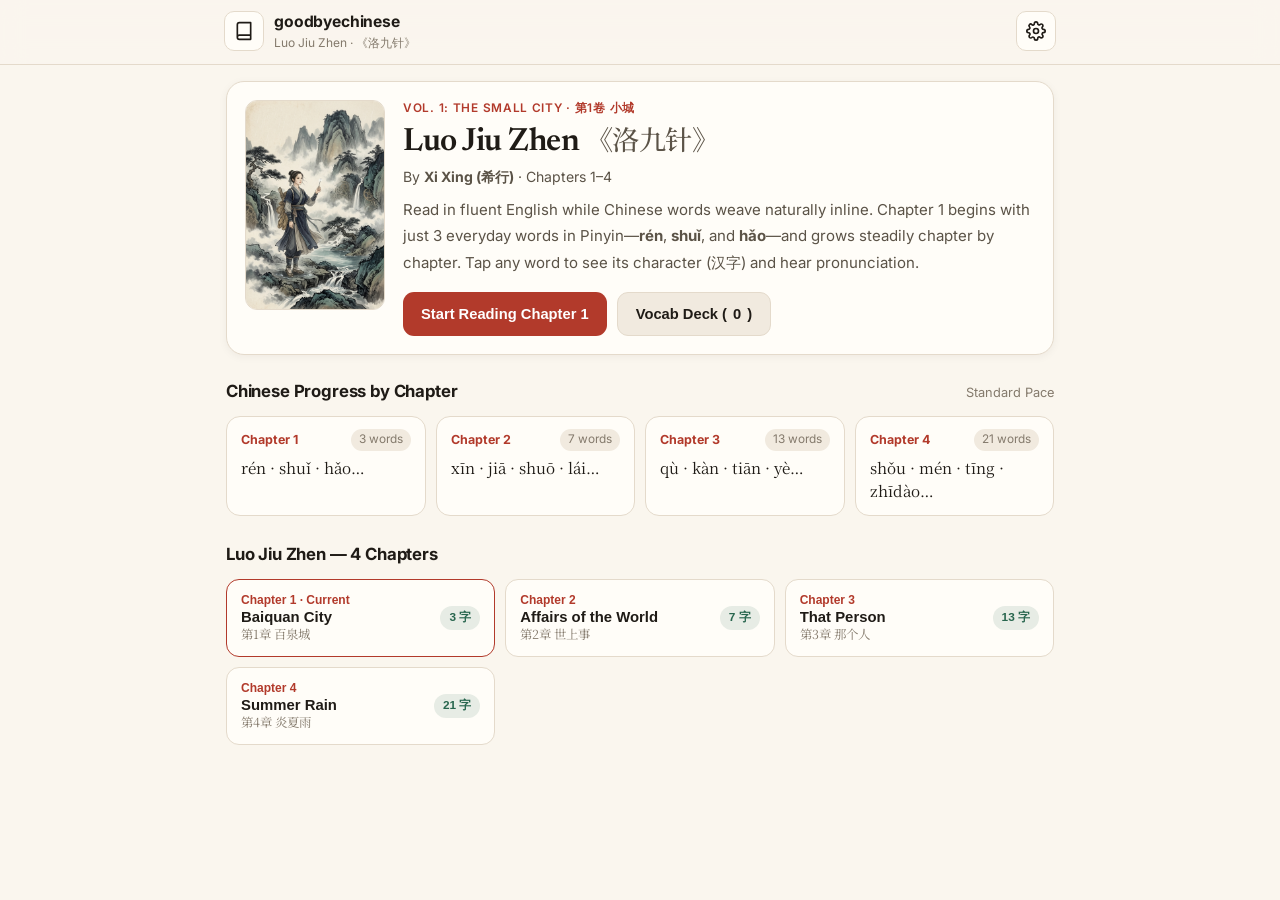
==== commit 3a9c931c: "Add files via upload" ====
--- a/index.html
+++ b/index.html
@@ -6,6 +6,10 @@
   <meta name="theme-color" content="#FAF6EE" id="meta-theme-color" />
   <meta name="description" content="goodbyechinese — Read Chinese web novels in English while learning Chinese Pinyin chapter by chapter. Featuring Luo Jiu Zhen (《洛九针》)." />
   <title>goodbyechinese — Luo Jiu Zhen (《洛九针》)</title>
+  <meta property="og:type" content="website" />
+  <meta property="og:title" content="goodbyechinese — Luo Jiu Zhen (《洛九针》)" />
+  <meta property="og:description" content="Read Chinese web novels translated into English while naturally learning Chinese Pinyin chapter by chapter." />
+  <meta property="og:image" content="luo-jiu-zhen-cover.jpg" />
   <link rel="manifest" href="manifest.json" />
   <link rel="preconnect" href="https://fonts.googleapis.com" />
   <link rel="preconnect" href="https://fonts.gstatic.com" crossorigin />
@@ -43,7 +47,7 @@
       <section class="view view-library" id="view-library">
         <div class="hero-card">
           <div class="hero-cover-wrap">
-            <img src="assets/luo-jiu-zhen-cover.jpg" alt="Luo Jiu Zhen book cover illustration" class="hero-cover" />
+            <img src="luo-jiu-zhen-cover.jpg" alt="Luo Jiu Zhen book cover illustration" class="hero-cover" />
           </div>
           <div class="hero-meta">
             <div class="hero-kicker">Vol. 1: The Small City · 第1卷 小城</div>
@@ -283,10 +287,10 @@
   <div class="toast hidden" id="toast" role="status" aria-live="polite"></div>
 
   <!-- Scripts -->
-  <script src="js/vocab-bank.js"></script>
-  <script src="js/weaver.js"></script>
-  <script src="js/storage.js"></script>
-  <script src="data/luo-jiu-zhen.js"></script>
-  <script src="js/app.js"></script>
+  <script src="vocab-bank.js"></script>
+  <script src="weaver.js"></script>
+  <script src="storage.js"></script>
+  <script src="luo-jiu-zhen.js"></script>
+  <script src="app.js"></script>
 </body>
 </html>
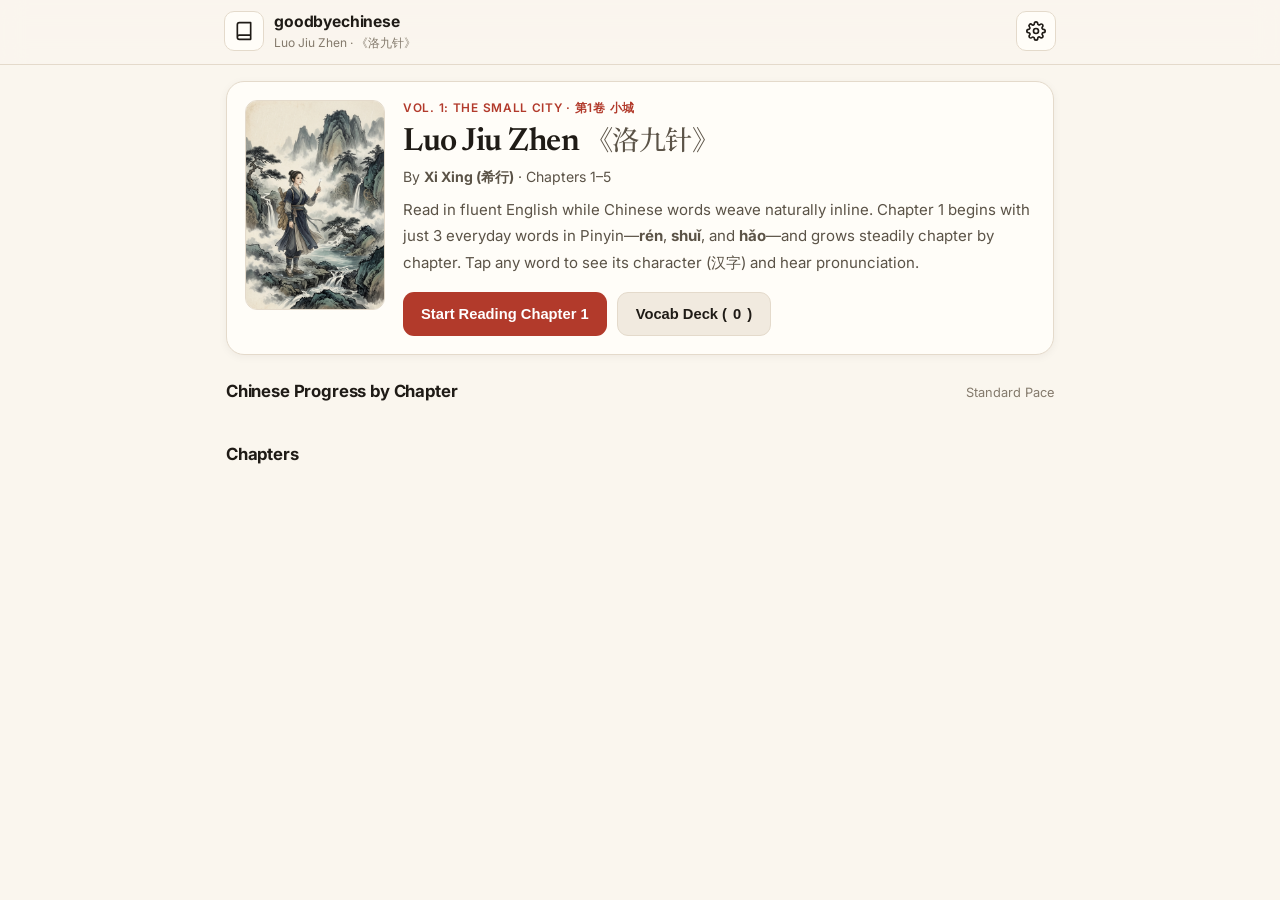
==== commit cf68e805: "Update chapter range in author section" ====
--- a/index.html
+++ b/index.html
@@ -52,7 +52,7 @@
           <div class="hero-meta">
             <div class="hero-kicker">Vol. 1: The Small City · 第1卷 小城</div>
             <h1 class="hero-title">Luo Jiu Zhen <span class="zh-title">《洛九针》</span></h1>
-            <p class="hero-author">By <strong>Xi Xing (希行)</strong> · Chapters 1–4</p>
+            <p class="hero-author">By <strong>Xi Xing (希行)</strong> · Chapters 1–5</p>
             <p class="hero-desc">
               Read in fluent English while Chinese words weave naturally inline.
               Chapter 1 begins with just 3 everyday words in Pinyin—<strong>rén</strong>, <strong>shuǐ</strong>, and <strong>hǎo</strong>—and grows steadily chapter by chapter. Tap any word to see its character (<span class="zh-title">汉字</span>) and hear pronunciation.
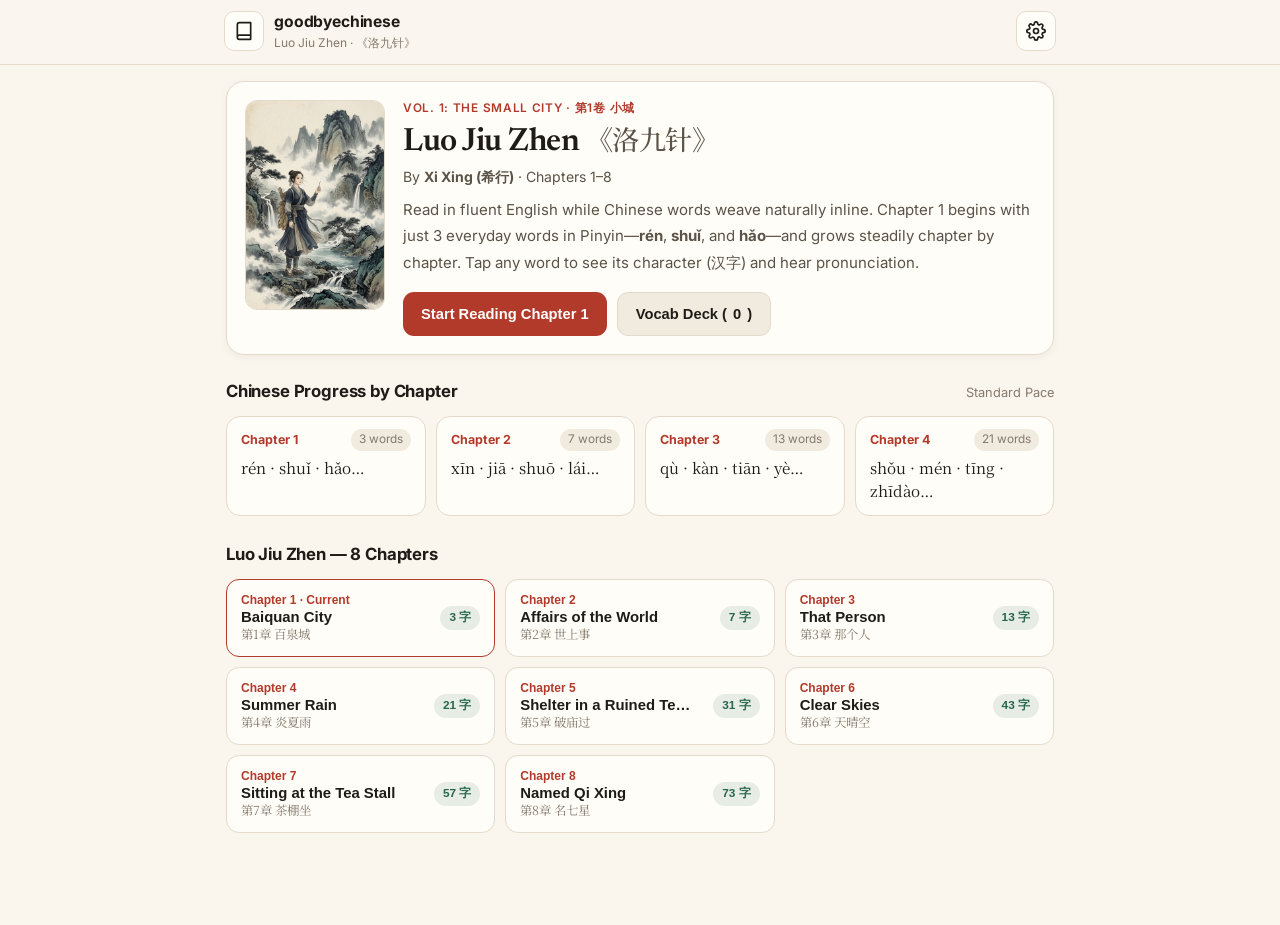
==== commit 04acbf72: "Add 6 7 8 and fix what i broke" ====
--- a/index.html
+++ b/index.html
@@ -52,7 +52,7 @@
           <div class="hero-meta">
             <div class="hero-kicker">Vol. 1: The Small City · 第1卷 小城</div>
             <h1 class="hero-title">Luo Jiu Zhen <span class="zh-title">《洛九针》</span></h1>
-            <p class="hero-author">By <strong>Xi Xing (希行)</strong> · Chapters 1–5</p>
+            <p class="hero-author">By <strong>Xi Xing (希行)</strong> · Chapters 1–8</p>
             <p class="hero-desc">
               Read in fluent English while Chinese words weave naturally inline.
               Chapter 1 begins with just 3 everyday words in Pinyin—<strong>rén</strong>, <strong>shuǐ</strong>, and <strong>hǎo</strong>—and grows steadily chapter by chapter. Tap any word to see its character (<span class="zh-title">汉字</span>) and hear pronunciation.
